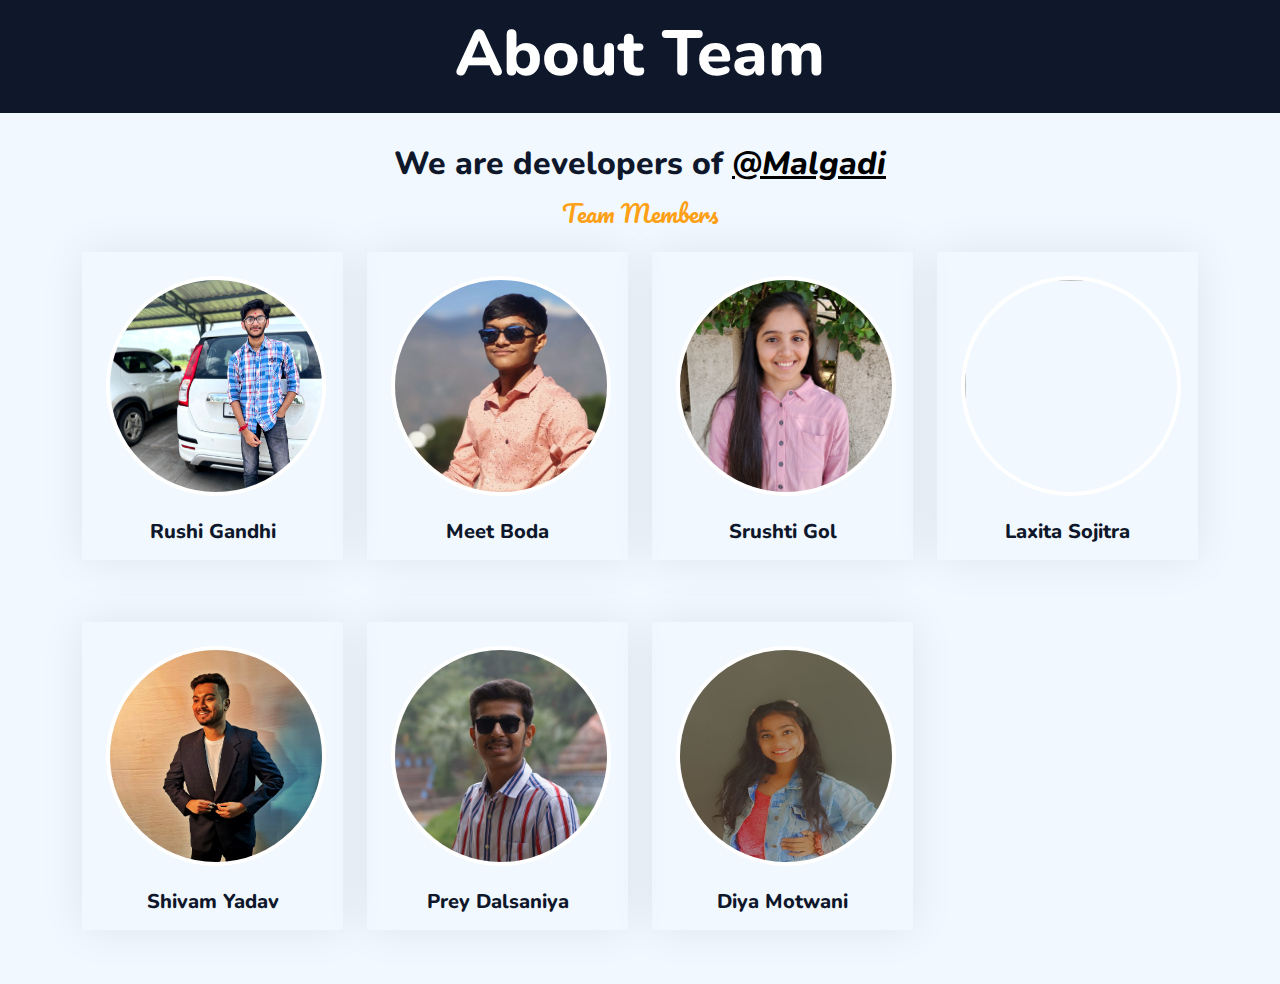
==== Web Team/teampage.html @ 6556488b "added complete backend" ====
<!DOCTYPE html>
<html lang="en">

<head>
    <meta charset="utf-8">
    <title>Team Page</title>
    <meta content="width=device-width, initial-scale=1.0" name="viewport">
    <meta content="" name="keywords">
    <meta content="" name="description">

    <!-- Favicon -->
    <link href="img/favicon.ico" rel="icon">

    <!-- Google Web Fonts -->
    <link rel="preconnect" href="https://fonts.googleapis.com">
    <link rel="preconnect" href="https://fonts.gstatic.com" crossorigin>
    <link href="https://fonts.googleapis.com/css2?family=Heebo:wght@400;500;600&family=Nunito:wght@600;700;800&family=Pacifico&display=swap" rel="stylesheet">

    <!-- Icon Font Stylesheet -->
    <link href="https://cdnjs.cloudflare.com/ajax/libs/font-awesome/5.10.0/css/all.min.css" rel="stylesheet">
    <link href="https://cdn.jsdelivr.net/npm/bootstrap-icons@1.4.1/font/bootstrap-icons.css" rel="stylesheet">

    <!-- Libraries Stylesheet -->
    <link href="lib/animate/animate.min.css" rel="stylesheet">
    <link href="lib/owlcarousel/assets/owl.carousel.min.css" rel="stylesheet">
    <link href="lib/tempusdominus/css/tempusdominus-bootstrap-4.min.css" rel="stylesheet" />

    <!-- Customized Bootstrap Stylesheet -->
    <link href="css/bootstrap.min.css" rel="stylesheet">

    <!-- Template Stylesheet -->
    <link href="style.css" rel="stylesheet">
</head>

<body>
    <div class="container-xxl bg-white p-0"></div>
    <div class="container-xxl position-relative p-0">
        <div class="container-xxl py-1 bg-dark hero-header mb-3">
            <div class="container text-center my-2 pt-1 pb-0">
                <h2 class="display-3 text-white mb-3 animated slideInDown">About Team</h2>
            </div>
        </div>
    </div>
    <!-- Team Start -->
    <div class="container-xxl pt-3 pb-3">
        <div class="container">
            <div class="text-center wow fadeInUp" data-wow-delay="0.1s">
                <h2 class="mb-3">We are developers of <a class="company" href="../index.php"><i>@Malgadi</i></a></h2>
                <h4 class="section-title ff-secondary text-center text-primary fw-normal mb-4">Team Members</h4>
            </div>
            <div class="row g-4">
                <div class="col-lg-3 col-md-6 wow fadeInUp" data-wow-delay="0.1s">
                    <div class="team-item text-center rounded overflow-hidden">
                        <div class="image-section m-4">
                            <img src="img/team-1.jpg" alt="">
                        </div>
                        <h5 class="mb-0">Rushi Gandhi</h5>
                        <div class="d-flex justify-content-center mt-3">
                            <a class="btn btn-square btn-primary mx-1" href="https://www.linkedin.com/in/meet-boda-66321523b"><i class="fab fa-linkedin-in"></i></a>
                            <a class="btn btn-square btn-primary mx-1" href="https://github.com/MeetBoda"><i class="fab fa-github"></i></a>
                            <a class="btn btn-square btn-primary mx-1" href="https://instagram.com/meet_boda_5662?igshid=YmMyMTA2M2Y="><i class="fab fa-instagram"></i></a>
                        </div>
                    </div>
                </div>
                <div class="col-lg-3 col-md-6 wow fadeInUp" data-wow-delay="0.1s">
                    <div class="team-item text-center rounded overflow-hidden">
                        <div class="image-section m-4">
                            <img src="img/team-2.jpg" alt="">
                        </div>
                        <h5 class="mb-0">Meet Boda</h5>
                        <div class="d-flex justify-content-center mt-3">
                            <a class="btn btn-square btn-primary mx-1" href="https://www.linkedin.com/in/meet-boda-66321523b"><i class="fab fa-linkedin-in"></i></a>
                            <a class="btn btn-square btn-primary mx-1" href="https://github.com/MeetBoda"><i class="fab fa-github"></i></a>
                            <a class="btn btn-square btn-primary mx-1" href="https://instagram.com/meet_boda_5662?igshid=YmMyMTA2M2Y="><i class="fab fa-instagram"></i></a>
                        </div>
                    </div>
                </div>
                <div class="col-lg-3 col-md-6 wow fadeInUp" data-wow-delay="0.1s">
                    <div class="team-item text-center rounded overflow-hidden">
                        <div class="image-section m-4">
                            <img src="img/team-3.jpg" alt="">
                        </div>
                        <h5 class="mb-0">Srushti Gol</h5>
                        <div class="d-flex justify-content-center mt-3">
                            <a class="btn btn-square btn-primary mx-1" href="https://www.linkedin.com/in/meet-boda-66321523b"><i class="fab fa-linkedin-in"></i></a>
                            <a class="btn btn-square btn-primary mx-1" href="https://github.com/MeetBoda"><i class="fab fa-github"></i></a>
                            <a class="btn btn-square btn-primary mx-1" href="https://instagram.com/meet_boda_5662?igshid=YmMyMTA2M2Y="><i class="fab fa-instagram"></i></a>
                        </div>
                    </div>
                </div>
                <div class="col-lg-3 col-md-6 wow fadeInUp" data-wow-delay="0.1s">
                    <div class="team-item text-center rounded overflow-hidden">
                        <div class="image-section m-4">
                            <img src="img/team-4.jpg" alt="">
                        </div>
                        <h5 class="mb-0">Laxita Sojitra</h5>
                        <div class="d-flex justify-content-center mt-3">
                            <a class="btn btn-square btn-primary mx-1" href="https://www.linkedin.com/in/meet-boda-66321523b"><i class="fab fa-linkedin-in"></i></a>
                            <a class="btn btn-square btn-primary mx-1" href="https://github.com/MeetBoda"><i class="fab fa-github"></i></a>
                            <a class="btn btn-square btn-primary mx-1" href="https://instagram.com/meet_boda_5662?igshid=YmMyMTA2M2Y="><i class="fab fa-instagram"></i></a>
                        </div>
                    </div>
                </div>
                <div class="col-lg-3 col-md-6 wow fadeInUp" data-wow-delay="0.1s">
                    <div class="team-item text-center rounded overflow-hidden">
                        <div class="image-section m-4">
                            <img src="img/team-5.jpg" alt="">
                        </div>
                        <h5 class="mb-0">Shivam Yadav</h5>
                        <div class="d-flex justify-content-center mt-3">
                            <a class="btn btn-square btn-primary mx-1" href="https://www.linkedin.com/in/meet-boda-66321523b"><i class="fab fa-linkedin-in"></i></a>
                            <a class="btn btn-square btn-primary mx-1" href="https://github.com/MeetBoda"><i class="fab fa-github"></i></a>
                            <a class="btn btn-square btn-primary mx-1" href="https://instagram.com/meet_boda_5662?igshid=YmMyMTA2M2Y="><i class="fab fa-instagram"></i></a>
                        </div>
                    </div>
                </div>
                <div class="col-lg-3 col-md-6 wow fadeInUp" data-wow-delay="0.1s">
                    <div class="team-item text-center rounded overflow-hidden">
                        <div class="image-section m-4">
                            <img src="img/team-6.jpg" alt="">
                        </div>
                        <h5 class="mb-0">Prey Dalsaniya</h5>
                        <div class="d-flex justify-content-center mt-3">
                            <a class="btn btn-square btn-primary mx-1" href="https://www.linkedin.com/in/meet-boda-66321523b"><i class="fab fa-linkedin-in"></i></a>
                            <a class="btn btn-square btn-primary mx-1" href="https://github.com/MeetBoda"><i class="fab fa-github"></i></a>
                            <a class="btn btn-square btn-primary mx-1" href="https://instagram.com/meet_boda_5662?igshid=YmMyMTA2M2Y="><i class="fab fa-instagram"></i></a>
                        </div>
                    </div>
                </div>
                <div class="col-lg-3 col-md-6 wow fadeInUp" data-wow-delay="0.1s">
                    <div class="team-item text-center rounded overflow-hidden">
                        <div class="image-section m-4">
                            <img src="img/team-7.jpg" alt="">
                        </div>
                        <h5 class="mb-0">Diya Motwani</h5>
                        <div class="d-flex justify-content-center mt-3">
                            <a class="btn btn-square btn-primary mx-1" href="https://www.linkedin.com/in/meet-boda-66321523b"><i class="fab fa-linkedin-in"></i></a>
                            <a class="btn btn-square btn-primary mx-1" href="https://github.com/MeetBoda"><i class="fab fa-github"></i></a>
                            <a class="btn btn-square btn-primary mx-1" href="https://instagram.com/meet_boda_5662?igshid=YmMyMTA2M2Y="><i class="fab fa-instagram"></i></a>
                        </div>
                    </div>
                </div>
            </div>
        </div>
    </div>
    <!-- Team End -->


    <!-- Footer Start -->


    <!-- JavaScript Libraries -->
    <script src="https://code.jquery.com/jquery-3.4.1.min.js"></script>
    <script src="https://cdn.jsdelivr.net/npm/bootstrap@5.0.0/dist/js/bootstrap.bundle.min.js"></script>
    <script src="lib/wow/wow.min.js"></script>
    <script src="lib/easing/easing.min.js"></script>
    <script src="lib/waypoints/waypoints.min.js"></script>
    <script src="lib/counterup/counterup.min.js"></script>
    <script src="lib/owlcarousel/owl.carousel.min.js"></script>
    <script src="lib/tempusdominus/js/moment.min.js"></script>
    <script src="lib/tempusdominus/js/moment-timezone.min.js"></script>
    <script src="lib/tempusdominus/js/tempusdominus-bootstrap-4.min.js"></script>

    <!-- Template Javascript -->
    <script src="js/main.js"></script>
</body>

</html>
---- Web Team/style.css ----
/********** Template CSS **********/
:root {
    --primary: #FEA116;
    --light: #F1F8FF;
    --dark: #0F172B;
}

.ff-secondary {
    font-family: 'Pacifico', cursive;
}

.fw-medium {
    font-weight: 600 !important;
}

.fw-semi-bold {
    font-weight: 700 !important;
}

.back-to-top {
    position: fixed;
    display: none;
    right: 45px;
    bottom: 45px;
    z-index: 99;
}


/*** Team ***/
.team-item {
    box-shadow: 0 0 45px rgba(0, 0, 0, .08);
    height: calc(100% - 38px);
    transition: .5s;
}

.team-item img {
    transition: .5s;
}

.team-item:hover img {
    transform: scale(1.1);
}

.team-item:hover {
    height: 100%;
}

.team-item .btn {
    border-radius: 38px 38px 0 0;
} 
img{
    height: 220px;
    width: 220px;
    border-radius: 50%;
    border: 4px solid #fff;
}
.company{
    color: black;
    text-decoration: underline;
}
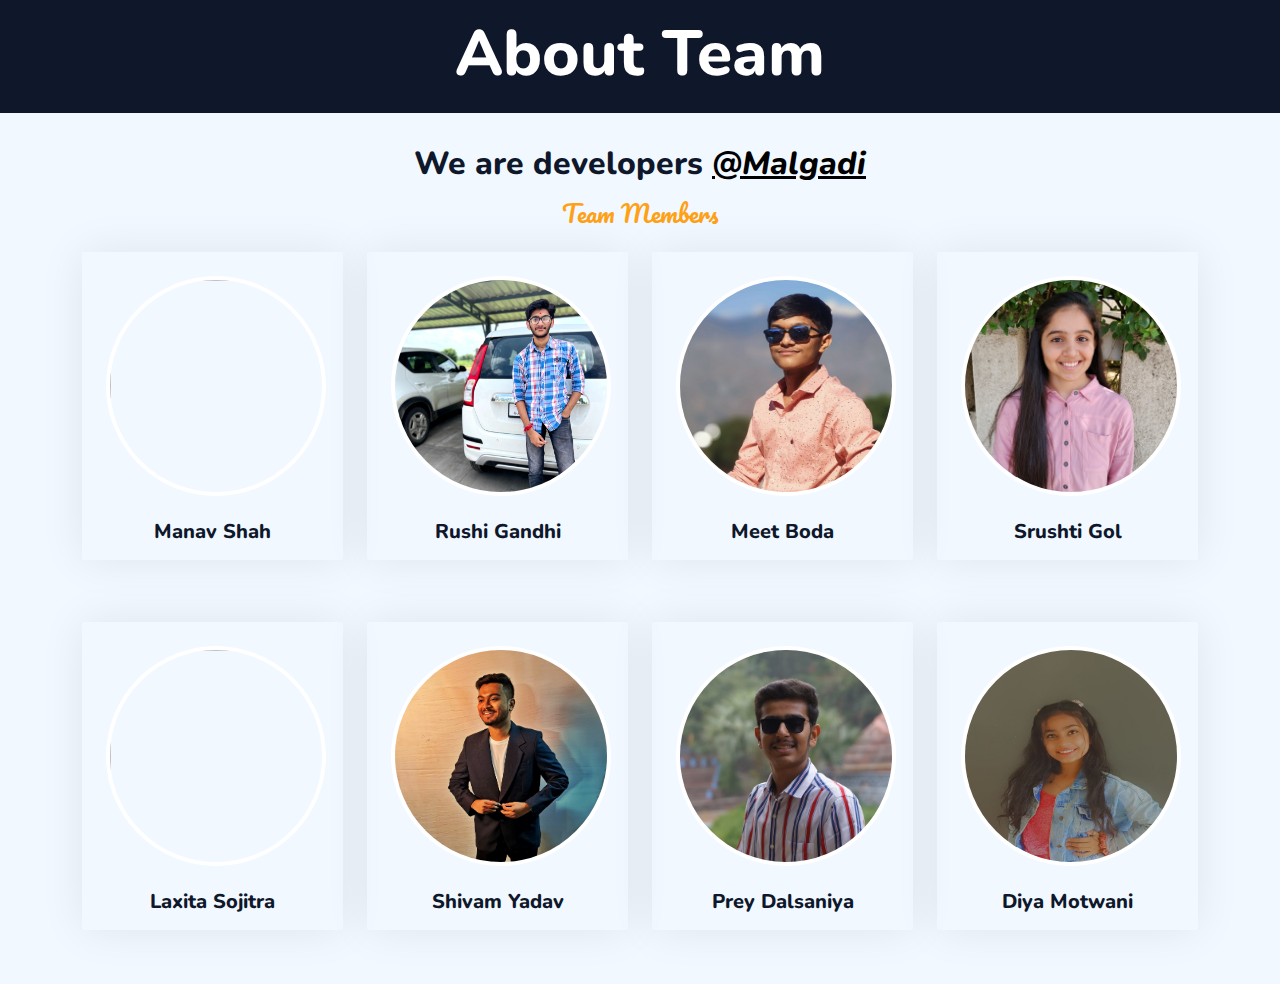
==== commit 44042eec: "testing changes" ====
--- a/Web Team/teampage.html
+++ b/Web Team/teampage.html
@@ -45,10 +45,23 @@
     <div class="container-xxl pt-3 pb-3">
         <div class="container">
             <div class="text-center wow fadeInUp" data-wow-delay="0.1s">
-                <h2 class="mb-3">We are developers of <a class="company" href="../index.php"><i>@Malgadi</i></a></h2>
+                <h2 class="mb-3">We are developers <a class="company" href="../index.php"><i>@Malgadi</i></a></h2>
                 <h4 class="section-title ff-secondary text-center text-primary fw-normal mb-4">Team Members</h4>
             </div>
             <div class="row g-4">
+                <div class="col-lg-3 col-md-6 wow fadeInUp" data-wow-delay="0.1s">
+                    <div class="team-item text-center rounded overflow-hidden">
+                        <div class="image-section m-4">
+                            <img src="img/team-0.jpg" alt="">
+                        </div>
+                        <h5 class="mb-0">Manav Shah</h5>
+                        <div class="d-flex justify-content-center mt-3">
+                            <a class="btn btn-square btn-primary mx-1" href="https://www.linkedin.com/"><i class="fab fa-linkedin-in"></i></a>
+                            <a class="btn btn-square btn-primary mx-1" href="https://github.com/"><i class="fab fa-github"></i></a>
+                            <a class="btn btn-square btn-primary mx-1" href="https://instagram.com/""><i class="fab fa-instagram"></i></a>
+                        </div>
+                    </div>
+                </div>
                 <div class="col-lg-3 col-md-6 wow fadeInUp" data-wow-delay="0.1s">
                     <div class="team-item text-center rounded overflow-hidden">
                         <div class="image-section m-4">
